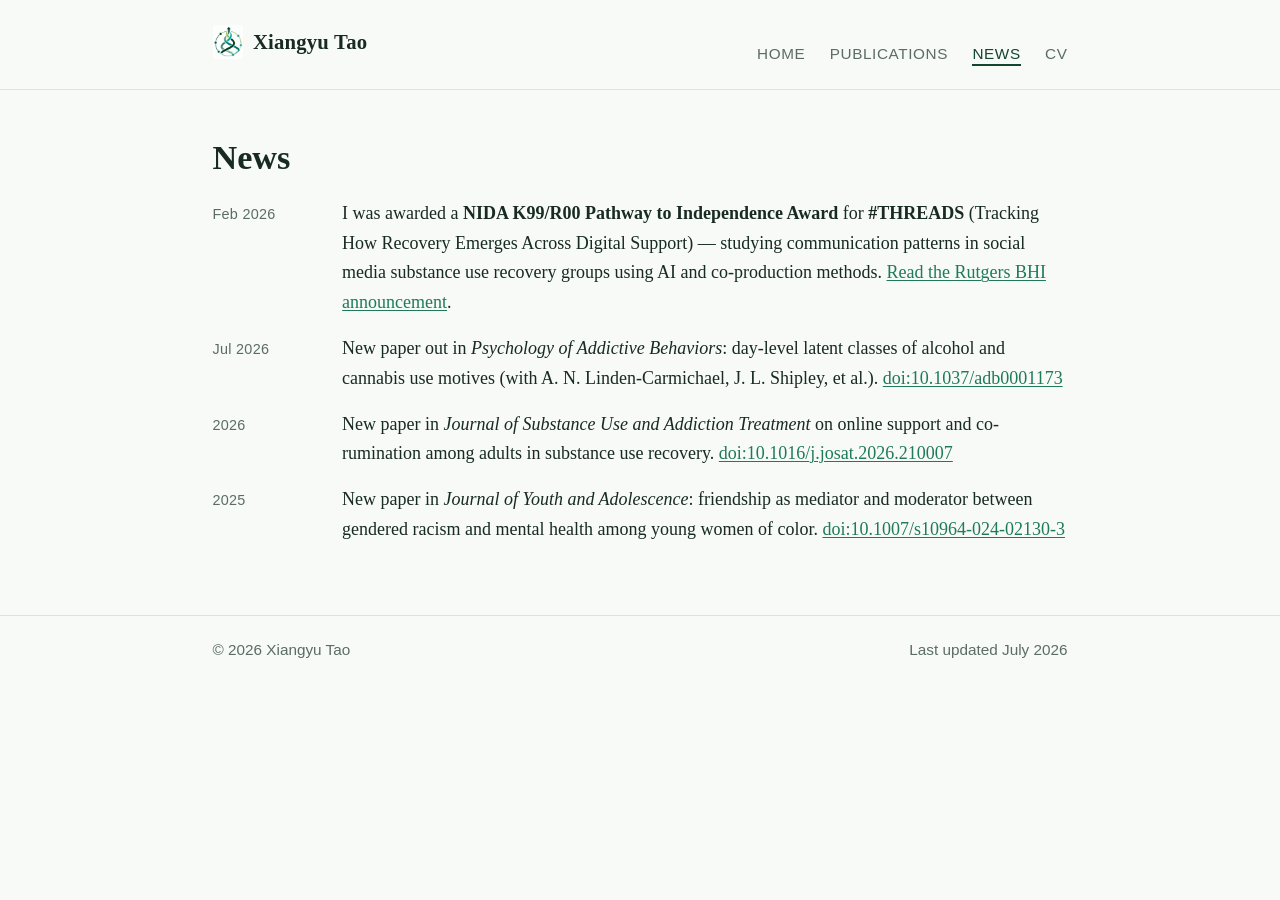
==== blog/index.html @ 6998ebff "Remove welcome post from news list" ====
<!DOCTYPE html>
<html lang="en">
<head>
<meta charset="utf-8">
<meta name="viewport" content="width=device-width, initial-scale=1">
<title>News — Xiangyu Tao, Ph.D.</title>
<link rel="icon" type="image/png" href="../assets/favicon.png">
<link rel="stylesheet" href="../style.css">
</head>
<body>

<header class="site">
  <div class="wrap">
    <a class="site-name" href="../index.html"><img class="mark" src="../assets/threads-mark.png" alt=""><span>Xiangyu Tao</span></a>
    <nav class="main">
      <a href="../index.html">Home</a>
      <a href="../publications.html">Publications</a>
      <a href="index.html" aria-current="page">News</a>
      <a href="../cv.html">CV</a>
    </nav>
  </div>
</header>

<main>
  <div class="wrap">
    <h1>News</h1>

    <ul class="news">
      <li><span class="date">Feb 2026</span><span>I was awarded a <strong>NIDA K99/R00 Pathway to Independence Award</strong> for <strong>#THREADS</strong> (Tracking How Recovery Emerges Across Digital Support) — studying communication patterns in social media substance use recovery groups using AI and co-production methods. <a href="https://brainhealthinstitute.rutgers.edu/2026/02/18/dr-xiangyu-tao-in-dr-kristina-jacksons-lab-awarded-nida-k99-grant-to-study-communication-patterns-in-online-substance-use-recovery-communities/">Read the Rutgers BHI announcement</a>.</span></li>
      <li><span class="date">Jul 2026</span><span>New paper out in <em>Psychology of Addictive Behaviors</em>: day-level latent classes of alcohol and cannabis use motives (with A. N. Linden-Carmichael, J. L. Shipley, et al.). <a href="https://doi.org/10.1037/adb0001173">doi:10.1037/adb0001173</a></span></li>
      <li><span class="date">2026</span><span>New paper in <em>Journal of Substance Use and Addiction Treatment</em> on online support and co-rumination among adults in substance use recovery. <a href="https://doi.org/10.1016/j.josat.2026.210007">doi:10.1016/j.josat.2026.210007</a></span></li>
      <li><span class="date">2025</span><span>New paper in <em>Journal of Youth and Adolescence</em>: friendship as mediator and moderator between gendered racism and mental health among young women of color. <a href="https://doi.org/10.1007/s10964-024-02130-3">doi:10.1007/s10964-024-02130-3</a></span></li>
    </ul>
  </div>
</main>

<footer class="site">
  <div class="wrap">
    <span class="small">© 2026 Xiangyu Tao</span>
    <span class="small">Last updated July 2026</span>
  </div>
</footer>

</body>
</html>
---- style.css ----
/* Xiangyu Tao — personal academic site */
:root {
  --bg: #f7faf7;
  --text: #182b22;
  --muted: #5b6d63;
  --accent: #14452f;
  --accent-2: #2a9d8f;
  --accent-soft: #e3efe7;
  --rule: #d8e5da;
  --link: #1f7a5c;
  --maxw: 900px;
}

* { box-sizing: border-box; }

html { font-size: 18px; }

body {
  margin: 0;
  background: var(--bg);
  color: var(--text);
  font-family: "Source Serif Pro", "Iowan Old Style", "Palatino Linotype", Palatino, Georgia, serif;
  line-height: 1.65;
  -webkit-font-smoothing: antialiased;
}

.wrap {
  max-width: var(--maxw);
  margin: 0 auto;
  padding: 0 1.25rem;
}

/* Header / nav */
header.site {
  border-bottom: 1px solid var(--rule);
  padding: 1.4rem 0 1.1rem;
}
header.site .wrap {
  display: flex;
  align-items: baseline;
  justify-content: space-between;
  flex-wrap: wrap;
  gap: 0.6rem;
}
.site-name {
  font-size: 1.15rem;
  font-weight: 700;
  letter-spacing: 0.01em;
  color: var(--text);
  text-decoration: none;
}
.site-name .zh {
  font-weight: 400;
  color: var(--muted);
  margin-left: 0.45em;
  font-size: 0.95em;
}
nav.main a {
  font-family: -apple-system, "Segoe UI", Helvetica, Arial, sans-serif;
  font-size: 0.85rem;
  letter-spacing: 0.04em;
  text-transform: uppercase;
  color: var(--muted);
  text-decoration: none;
  margin-left: 1.1rem;
}
nav.main a:first-child { margin-left: 0; }
nav.main a:hover { color: var(--accent); }
nav.main a[aria-current="page"] {
  color: var(--accent);
  border-bottom: 2px solid var(--accent);
  padding-bottom: 2px;
}

/* Main content */
main { padding: 2.6rem 0 3rem; }

h1 {
  font-size: 1.9rem;
  line-height: 1.25;
  margin: 0 0 1.1rem;
  font-weight: 700;
}
h2 {
  font-size: 1.25rem;
  margin: 2.2rem 0 0.8rem;
  font-weight: 700;
}
h2:first-child { margin-top: 0; }

p { margin: 0 0 1rem; }

a { color: var(--link); text-decoration-thickness: 1px; text-underline-offset: 2px; }
a:hover { color: #14452f; }

.lede { font-size: 1.05rem; }

.muted { color: var(--muted); }

.small {
  font-family: -apple-system, "Segoe UI", Helvetica, Arial, sans-serif;
  font-size: 0.85rem;
  color: var(--muted);
}

/* Homepage intro */
.intro { display: flex; gap: 1.6rem; align-items: flex-start; flex-wrap: wrap; }
.intro-text { flex: 1 1 26rem; }

/* Publication list */
ol.pubs {
  list-style: none;
  margin: 0;
  padding: 0;
}
ol.pubs li {
  margin: 0 0 1.15rem;
  padding-left: 0;
}
ol.pubs .title { font-weight: 600; }
ol.pubs .venue { font-style: italic; }
.pub-year {
  font-family: -apple-system, "Segoe UI", Helvetica, Arial, sans-serif;
  font-size: 0.8rem;
  letter-spacing: 0.08em;
  text-transform: uppercase;
  color: var(--accent);
  border-top: 1px solid var(--rule);
  padding-top: 1.1rem;
  margin: 1.8rem 0 0.9rem;
  font-weight: 600;
}
.award {
  display: inline-block;
  font-family: -apple-system, "Segoe UI", Helvetica, Arial, sans-serif;
  font-size: 0.75rem;
  background: var(--accent-soft);
  color: var(--accent);
  border-radius: 999px;
  padding: 0.1rem 0.6rem;
  margin-top: 0.25rem;
}

/* News / blog */
ul.news { list-style: none; margin: 0; padding: 0; }
ul.news li {
  display: flex;
  gap: 1rem;
  margin-bottom: 0.9rem;
  align-items: baseline;
}
ul.news .date {
  flex: 0 0 6.2rem;
  font-family: -apple-system, "Segoe UI", Helvetica, Arial, sans-serif;
  font-size: 0.8rem;
  color: var(--muted);
  letter-spacing: 0.02em;
}

article.post h1 { margin-bottom: 0.3rem; }
article.post .post-date { margin-bottom: 1.6rem; }

/* Contact list */
ul.contact { list-style: none; margin: 0; padding: 0; }
ul.contact li { margin-bottom: 0.45rem; }
ul.contact .label {
  display: inline-block;
  width: 6.5rem;
  color: var(--muted);
  font-family: -apple-system, "Segoe UI", Helvetica, Arial, sans-serif;
  font-size: 0.85rem;
}

/* Footer */
footer.site {
  border-top: 1px solid var(--rule);
  padding: 1.2rem 0 2rem;
}
footer.site .wrap {
  display: flex;
  justify-content: space-between;
  flex-wrap: wrap;
  gap: 0.5rem;
}

@media (max-width: 540px) {
  html { font-size: 16px; }
  nav.main a { margin-left: 0.8rem; }
  ul.news li { flex-direction: column; gap: 0.1rem; }
}

/* Header logo mark */
.site-name { display: inline-flex; align-items: center; gap: 0.55rem; }
.site-name img.mark { height: 34px; width: auto; display: block; }

/* THREADS project card */
.project-card {
  background: #fff;
  border: 1px solid var(--rule);
  border-radius: 10px;
  padding: 1.3rem 1.4rem;
  margin: 0.4rem 0 1.2rem;
}
.project-card img.logo { width: min(620px, 100%); height: auto; display: block; margin: 0 auto 1.1rem; }
.project-card .tagline {
  font-family: -apple-system, "Segoe UI", Helvetica, Arial, sans-serif;
  font-size: 0.85rem;
  letter-spacing: 0.06em;
  text-transform: uppercase;
  color: var(--accent-2);
  font-weight: 600;
}

/* Headshot */
.intro img.headshot {
  width: 170px; height: 170px; border-radius: 50%;
  flex: 0 0 auto; border: 3px solid var(--accent-soft);
}
@media (max-width: 540px) { .intro img.headshot { margin: 0 auto; } }
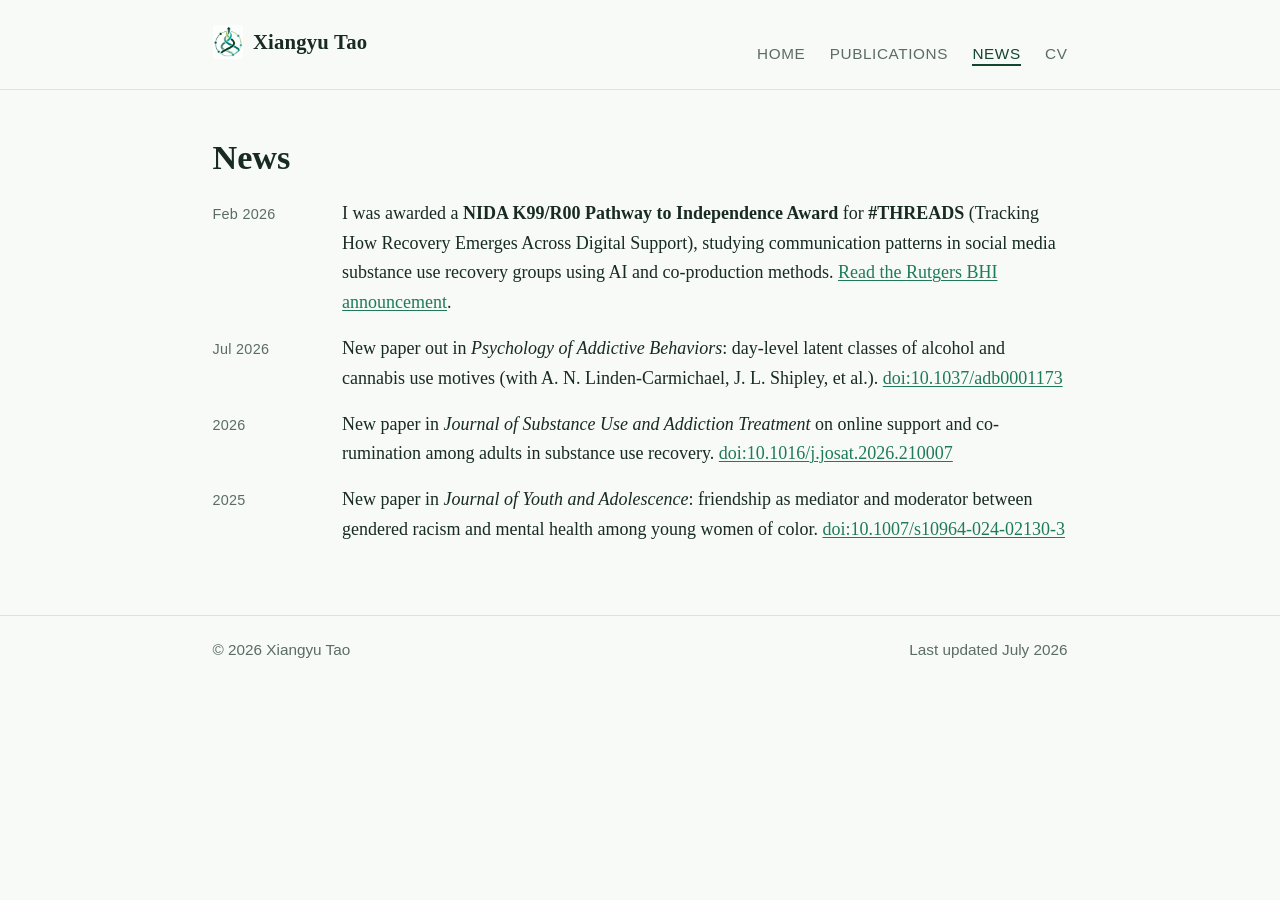
==== commit efc64ebe: "Remove em dashes from news page" ====
--- a/blog/index.html
+++ b/blog/index.html
@@ -3,7 +3,7 @@
 <head>
 <meta charset="utf-8">
 <meta name="viewport" content="width=device-width, initial-scale=1">
-<title>News — Xiangyu Tao, Ph.D.</title>
+<title>News | Xiangyu Tao, Ph.D.</title>
 <link rel="icon" type="image/png" href="../assets/favicon.png">
 <link rel="stylesheet" href="../style.css">
 </head>
@@ -26,7 +26,7 @@
     <h1>News</h1>
 
     <ul class="news">
-      <li><span class="date">Feb 2026</span><span>I was awarded a <strong>NIDA K99/R00 Pathway to Independence Award</strong> for <strong>#THREADS</strong> (Tracking How Recovery Emerges Across Digital Support) — studying communication patterns in social media substance use recovery groups using AI and co-production methods. <a href="https://brainhealthinstitute.rutgers.edu/2026/02/18/dr-xiangyu-tao-in-dr-kristina-jacksons-lab-awarded-nida-k99-grant-to-study-communication-patterns-in-online-substance-use-recovery-communities/">Read the Rutgers BHI announcement</a>.</span></li>
+      <li><span class="date">Feb 2026</span><span>I was awarded a <strong>NIDA K99/R00 Pathway to Independence Award</strong> for <strong>#THREADS</strong> (Tracking How Recovery Emerges Across Digital Support), studying communication patterns in social media substance use recovery groups using AI and co-production methods. <a href="https://brainhealthinstitute.rutgers.edu/2026/02/18/dr-xiangyu-tao-in-dr-kristina-jacksons-lab-awarded-nida-k99-grant-to-study-communication-patterns-in-online-substance-use-recovery-communities/">Read the Rutgers BHI announcement</a>.</span></li>
       <li><span class="date">Jul 2026</span><span>New paper out in <em>Psychology of Addictive Behaviors</em>: day-level latent classes of alcohol and cannabis use motives (with A. N. Linden-Carmichael, J. L. Shipley, et al.). <a href="https://doi.org/10.1037/adb0001173">doi:10.1037/adb0001173</a></span></li>
       <li><span class="date">2026</span><span>New paper in <em>Journal of Substance Use and Addiction Treatment</em> on online support and co-rumination among adults in substance use recovery. <a href="https://doi.org/10.1016/j.josat.2026.210007">doi:10.1016/j.josat.2026.210007</a></span></li>
       <li><span class="date">2025</span><span>New paper in <em>Journal of Youth and Adolescence</em>: friendship as mediator and moderator between gendered racism and mental health among young women of color. <a href="https://doi.org/10.1007/s10964-024-02130-3">doi:10.1007/s10964-024-02130-3</a></span></li>
--- a/style.css
+++ b/style.css
@@ -93,7 +93,7 @@
 a { color: var(--link); text-decoration-thickness: 1px; text-underline-offset: 2px; }
 a:hover { color: #14452f; }
 
-.lede { font-size: 1.05rem; }
+.lede { font-size: 1rem; }
 
 .muted { color: var(--muted); }
 
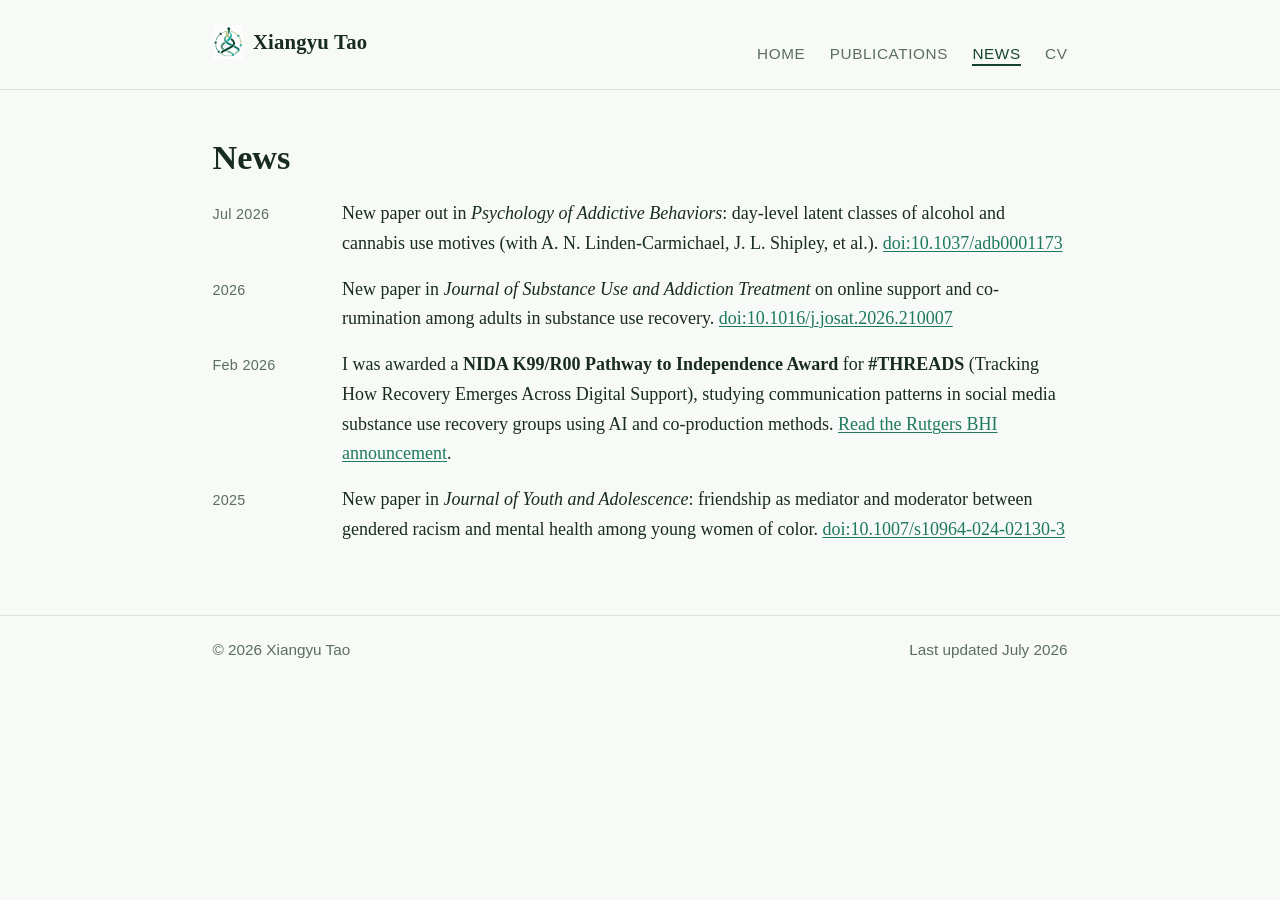
==== commit d526c574: "Reorder news page reverse-chronologically" ====
--- a/blog/index.html
+++ b/blog/index.html
@@ -26,9 +26,9 @@
     <h1>News</h1>
 
     <ul class="news">
-      <li><span class="date">Feb 2026</span><span>I was awarded a <strong>NIDA K99/R00 Pathway to Independence Award</strong> for <strong>#THREADS</strong> (Tracking How Recovery Emerges Across Digital Support), studying communication patterns in social media substance use recovery groups using AI and co-production methods. <a href="https://brainhealthinstitute.rutgers.edu/2026/02/18/dr-xiangyu-tao-in-dr-kristina-jacksons-lab-awarded-nida-k99-grant-to-study-communication-patterns-in-online-substance-use-recovery-communities/">Read the Rutgers BHI announcement</a>.</span></li>
       <li><span class="date">Jul 2026</span><span>New paper out in <em>Psychology of Addictive Behaviors</em>: day-level latent classes of alcohol and cannabis use motives (with A. N. Linden-Carmichael, J. L. Shipley, et al.). <a href="https://doi.org/10.1037/adb0001173">doi:10.1037/adb0001173</a></span></li>
       <li><span class="date">2026</span><span>New paper in <em>Journal of Substance Use and Addiction Treatment</em> on online support and co-rumination among adults in substance use recovery. <a href="https://doi.org/10.1016/j.josat.2026.210007">doi:10.1016/j.josat.2026.210007</a></span></li>
+      <li><span class="date">Feb 2026</span><span>I was awarded a <strong>NIDA K99/R00 Pathway to Independence Award</strong> for <strong>#THREADS</strong> (Tracking How Recovery Emerges Across Digital Support), studying communication patterns in social media substance use recovery groups using AI and co-production methods. <a href="https://brainhealthinstitute.rutgers.edu/2026/02/18/dr-xiangyu-tao-in-dr-kristina-jacksons-lab-awarded-nida-k99-grant-to-study-communication-patterns-in-online-substance-use-recovery-communities/">Read the Rutgers BHI announcement</a>.</span></li>
       <li><span class="date">2025</span><span>New paper in <em>Journal of Youth and Adolescence</em>: friendship as mediator and moderator between gendered racism and mental health among young women of color. <a href="https://doi.org/10.1007/s10964-024-02130-3">doi:10.1007/s10964-024-02130-3</a></span></li>
     </ul>
   </div>
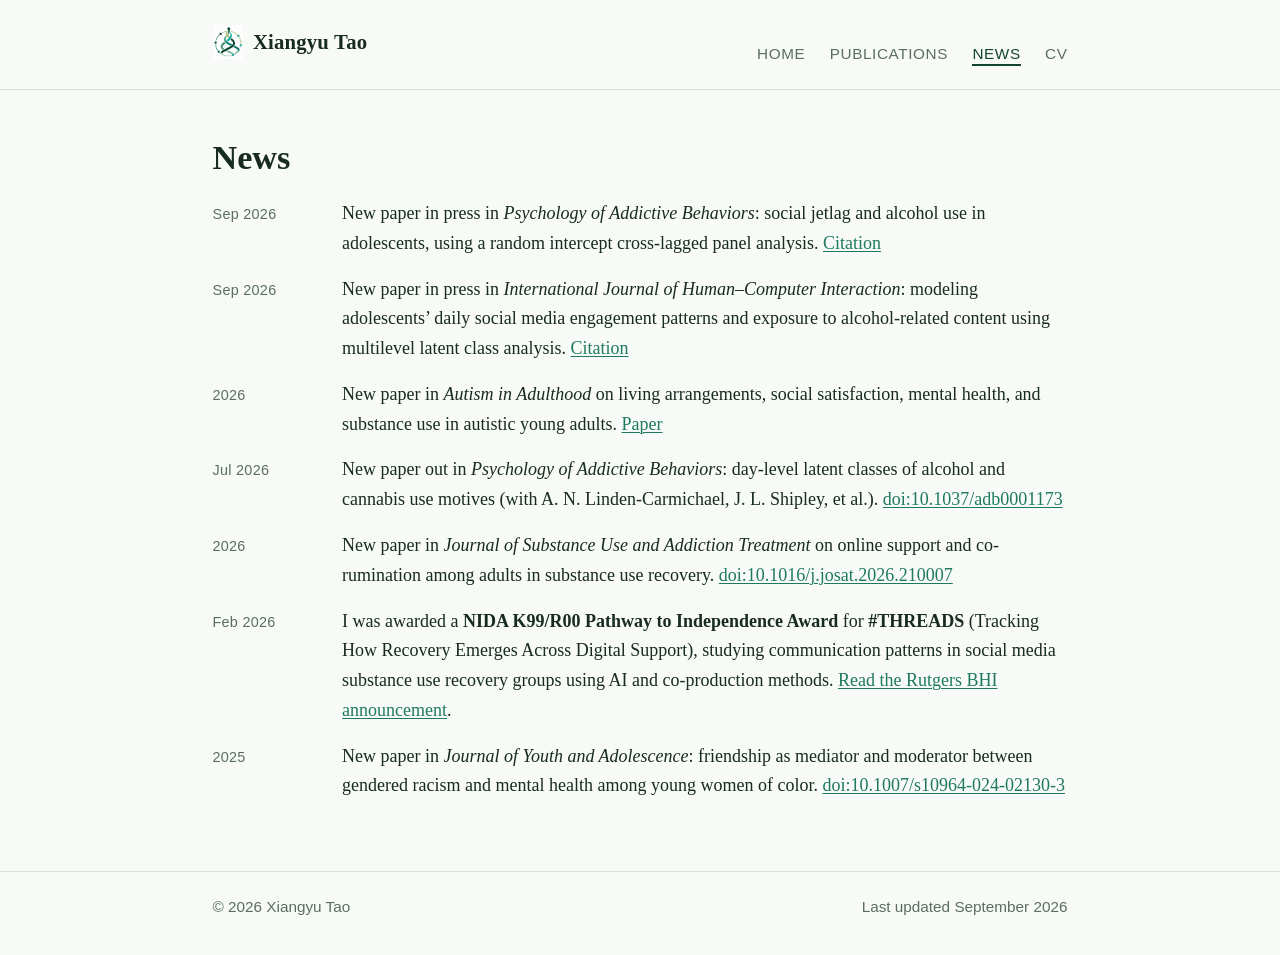
==== commit a75d390c: "Update publications and news from September 2026 CV" ====
--- a/blog/index.html
+++ b/blog/index.html
@@ -26,6 +26,9 @@
     <h1>News</h1>
 
     <ul class="news">
+          <li><span class="date">Sep 2026</span><span>New paper in press in <em>Psychology of Addictive Behaviors</em>: social jetlag and alcohol use in adolescents, using a random intercept cross-lagged panel analysis. <a href="../publications.html#social-jetlag">Citation</a></span></li>
+          <li><span class="date">Sep 2026</span><span>New paper in press in <em>International Journal of Human–Computer Interaction</em>: modeling adolescents’ daily social media engagement patterns and exposure to alcohol-related content using multilevel latent class analysis. <a href="../publications.html#daily-digital-experiences">Citation</a></span></li>
+          <li><span class="date">2026</span><span>New paper in <em>Autism in Adulthood</em> on living arrangements, social satisfaction, mental health, and substance use in autistic young adults. <a href="https://doi.org/10.1177/25739581261474766">Paper</a></span></li>
       <li><span class="date">Jul 2026</span><span>New paper out in <em>Psychology of Addictive Behaviors</em>: day-level latent classes of alcohol and cannabis use motives (with A. N. Linden-Carmichael, J. L. Shipley, et al.). <a href="https://doi.org/10.1037/adb0001173">doi:10.1037/adb0001173</a></span></li>
       <li><span class="date">2026</span><span>New paper in <em>Journal of Substance Use and Addiction Treatment</em> on online support and co-rumination among adults in substance use recovery. <a href="https://doi.org/10.1016/j.josat.2026.210007">doi:10.1016/j.josat.2026.210007</a></span></li>
       <li><span class="date">Feb 2026</span><span>I was awarded a <strong>NIDA K99/R00 Pathway to Independence Award</strong> for <strong>#THREADS</strong> (Tracking How Recovery Emerges Across Digital Support), studying communication patterns in social media substance use recovery groups using AI and co-production methods. <a href="https://brainhealthinstitute.rutgers.edu/2026/02/18/dr-xiangyu-tao-in-dr-kristina-jacksons-lab-awarded-nida-k99-grant-to-study-communication-patterns-in-online-substance-use-recovery-communities/">Read the Rutgers BHI announcement</a>.</span></li>
@@ -37,7 +40,7 @@
 <footer class="site">
   <div class="wrap">
     <span class="small">© 2026 Xiangyu Tao</span>
-    <span class="small">Last updated July 2026</span>
+    <span class="small">Last updated September 2026</span>
   </div>
 </footer>
 
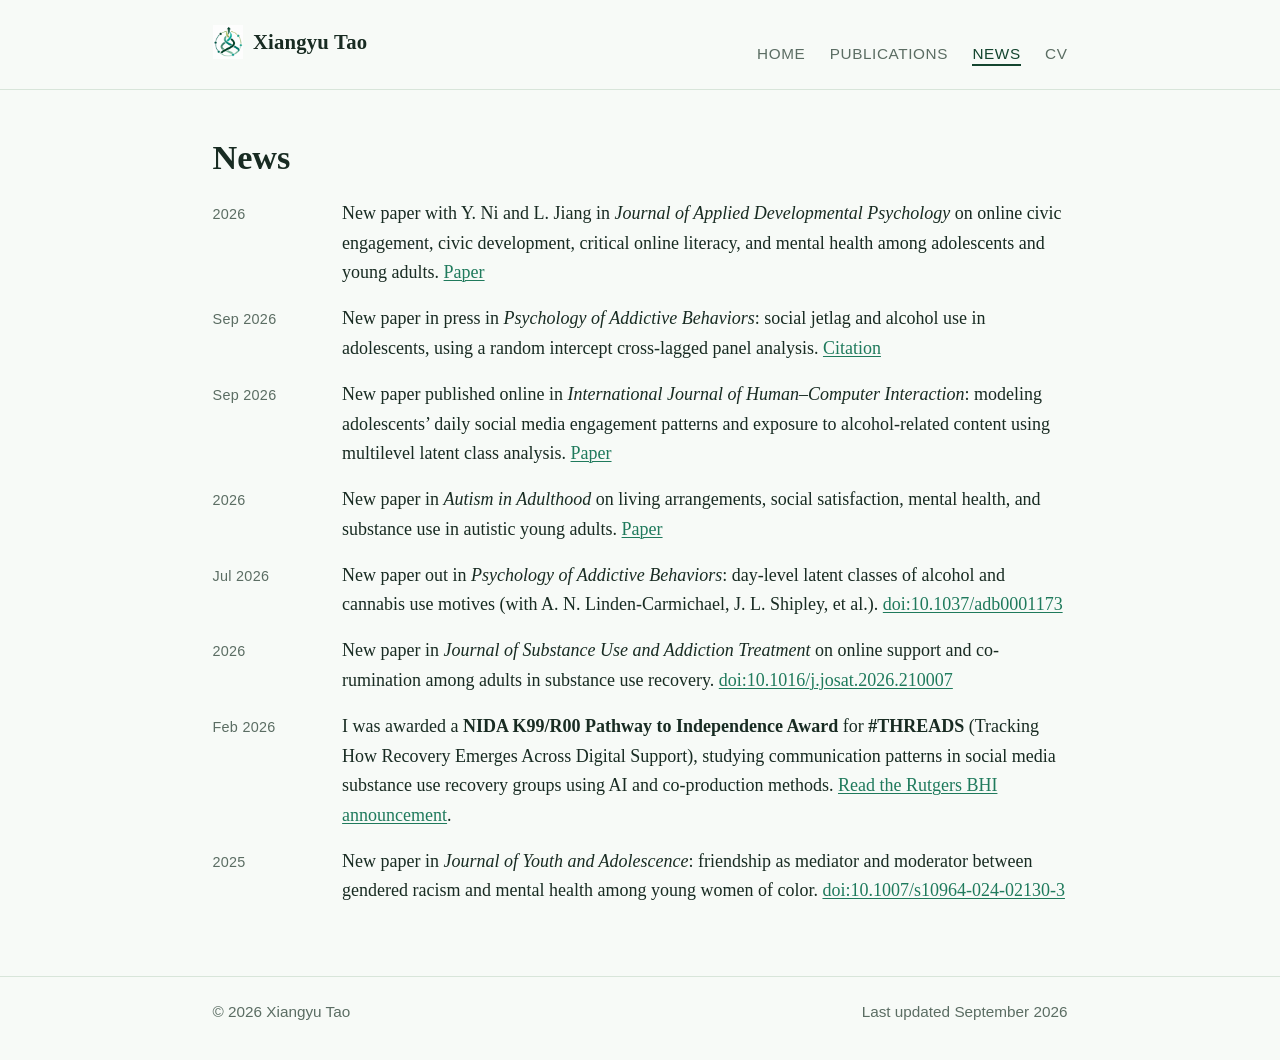
==== commit a71836c5: "Update published articles and news from September CV" ====
--- a/blog/index.html
+++ b/blog/index.html
@@ -26,8 +26,9 @@
     <h1>News</h1>
 
     <ul class="news">
+          <li><span class="date">2026</span><span>New paper with Y. Ni and L. Jiang in <em>Journal of Applied Developmental Psychology</em> on online civic engagement, civic development, critical online literacy, and mental health among adolescents and young adults. <a href="https://doi.org/10.1016/j.appdev.2026.102008">Paper</a></span></li>
           <li><span class="date">Sep 2026</span><span>New paper in press in <em>Psychology of Addictive Behaviors</em>: social jetlag and alcohol use in adolescents, using a random intercept cross-lagged panel analysis. <a href="../publications.html#social-jetlag">Citation</a></span></li>
-          <li><span class="date">Sep 2026</span><span>New paper in press in <em>International Journal of Human–Computer Interaction</em>: modeling adolescents’ daily social media engagement patterns and exposure to alcohol-related content using multilevel latent class analysis. <a href="../publications.html#daily-digital-experiences">Citation</a></span></li>
+          <li><span class="date">Sep 2026</span><span>New paper published online in <em>International Journal of Human–Computer Interaction</em>: modeling adolescents’ daily social media engagement patterns and exposure to alcohol-related content using multilevel latent class analysis. <a href="https://doi.org/10.1080/10447318.2026.2734696">Paper</a></span></li>
           <li><span class="date">2026</span><span>New paper in <em>Autism in Adulthood</em> on living arrangements, social satisfaction, mental health, and substance use in autistic young adults. <a href="https://doi.org/10.1177/25739581261474766">Paper</a></span></li>
       <li><span class="date">Jul 2026</span><span>New paper out in <em>Psychology of Addictive Behaviors</em>: day-level latent classes of alcohol and cannabis use motives (with A. N. Linden-Carmichael, J. L. Shipley, et al.). <a href="https://doi.org/10.1037/adb0001173">doi:10.1037/adb0001173</a></span></li>
       <li><span class="date">2026</span><span>New paper in <em>Journal of Substance Use and Addiction Treatment</em> on online support and co-rumination among adults in substance use recovery. <a href="https://doi.org/10.1016/j.josat.2026.210007">doi:10.1016/j.josat.2026.210007</a></span></li>
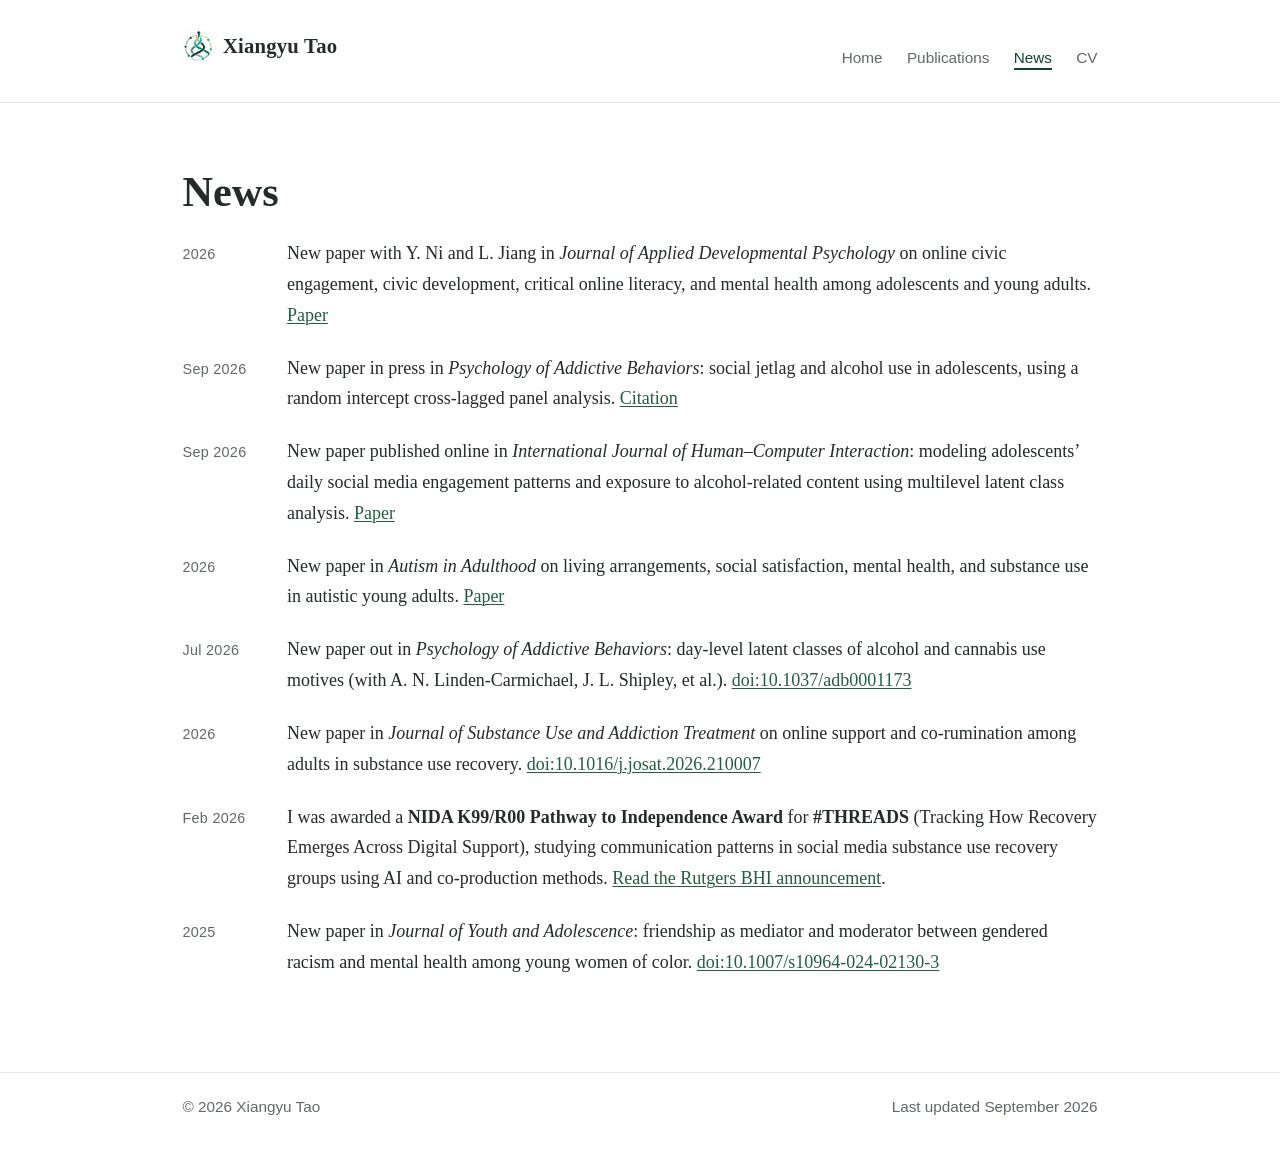
==== commit d6939231: "Version stylesheet to prevent stale layout after site updates" ====
--- a/blog/index.html
+++ b/blog/index.html
@@ -5,7 +5,7 @@
 <meta name="viewport" content="width=device-width, initial-scale=1">
 <title>News | Xiangyu Tao, Ph.D.</title>
 <link rel="icon" type="image/png" href="../assets/favicon.png">
-<link rel="stylesheet" href="../style.css">
+<link rel="stylesheet" href="../style-c8247326.css">
 </head>
 <body>
 
--- a/style-c8247326.css
+++ b/style-c8247326.css
@@ -0,0 +1,236 @@
+/* Xiangyu Tao — personal academic site */
+:root {
+  --bg: #ffffff;
+  --text: #252b28;
+  --muted: #626963;
+  --accent: #14452f;
+  --accent-soft: #e3efe7;
+  --rule: #e5e8e5;
+  --link: #245d43;
+  --maxw: 960px;
+}
+
+* { box-sizing: border-box; }
+
+html { font-size: 18px; }
+
+body {
+  margin: 0;
+  background: var(--bg);
+  color: var(--text);
+  font-family: "Source Serif Pro", "Iowan Old Style", "Palatino Linotype", Palatino, Georgia, serif;
+  line-height: 1.7;
+  -webkit-font-smoothing: antialiased;
+}
+
+.wrap {
+  max-width: var(--maxw);
+  margin: 0 auto;
+  padding: 0 1.25rem;
+}
+
+/* Header / nav */
+header.site {
+  border-bottom: 1px solid var(--rule);
+  padding: 1.6rem 0;
+}
+header.site .wrap {
+  display: flex;
+  align-items: baseline;
+  justify-content: space-between;
+  flex-wrap: wrap;
+  gap: 0.6rem;
+}
+.site-name {
+  font-size: 1.15rem;
+  font-weight: 700;
+  letter-spacing: 0.01em;
+  color: var(--text);
+  text-decoration: none;
+}
+.site-name .zh {
+  font-weight: 400;
+  color: var(--muted);
+  margin-left: 0.45em;
+  font-size: 0.95em;
+}
+nav.main a {
+  font-family: -apple-system, "Segoe UI", Helvetica, Arial, sans-serif;
+  font-size: 0.85rem;
+  letter-spacing: 0;
+  text-transform: none;
+  color: var(--muted);
+  text-decoration: none;
+  margin-left: 1.1rem;
+}
+nav.main a:first-child { margin-left: 0; }
+nav.main a:hover { color: var(--accent); }
+nav.main a[aria-current="page"] {
+  color: var(--accent);
+  border-bottom: 2px solid var(--accent);
+  padding-bottom: 2px;
+}
+
+/* Main content */
+main { padding: 3.5rem 0 4rem; }
+
+h1 {
+  font-size: clamp(1.9rem, 4vw, 2.35rem);
+  line-height: 1.25;
+  margin: 0 0 1.1rem;
+  font-weight: 700;
+}
+h2 {
+  font-size: 1.25rem;
+  margin: 2.8rem 0 1rem;
+  font-weight: 700;
+}
+h2:first-child { margin-top: 0; }
+
+p { margin: 0 0 1.35rem; }
+
+a { color: var(--link); text-decoration-thickness: 1px; text-underline-offset: 2px; }
+a:hover { color: #14452f; }
+
+.lede { font-size: 1rem; }
+
+.muted { color: var(--muted); }
+
+.small {
+  font-family: -apple-system, "Segoe UI", Helvetica, Arial, sans-serif;
+  font-size: 0.85rem;
+  color: var(--muted);
+}
+
+/* Homepage intro */
+.intro { display: grid; grid-template-columns: 188px minmax(0, 1fr); gap: 3rem; align-items: start; }
+.intro-text { min-width: 0; }
+.intro-text > p { max-width: 65ch; }
+
+/* Publication list */
+ol.pubs {
+  list-style: none;
+  margin: 0;
+  padding: 0;
+}
+ol.pubs li {
+  margin: 0 0 1.6rem;
+  padding-left: 0;
+}
+ol.pubs .title { font-weight: 600; }
+ol.pubs .venue { font-style: italic; }
+.pub-year {
+  font-family: -apple-system, "Segoe UI", Helvetica, Arial, sans-serif;
+  font-size: 0.8rem;
+  letter-spacing: 0.08em;
+  text-transform: uppercase;
+  color: var(--accent);
+  border-top: 1px solid var(--rule);
+  padding-top: 1.1rem;
+  margin: 1.8rem 0 0.9rem;
+  font-weight: 600;
+}
+.award {
+  display: inline-block;
+  font-family: -apple-system, "Segoe UI", Helvetica, Arial, sans-serif;
+  font-size: 0.75rem;
+  background: var(--accent-soft);
+  color: var(--accent);
+  padding: 0.1rem 0.4rem;
+  margin-top: 0.25rem;
+}
+
+/* News / blog */
+ul.news { list-style: none; margin: 0; padding: 0; }
+ul.news li {
+  display: flex;
+  gap: 1rem;
+  margin-bottom: 1.25rem;
+  align-items: baseline;
+}
+ul.news .date {
+  flex: 0 0 4.8rem;
+  font-family: -apple-system, "Segoe UI", Helvetica, Arial, sans-serif;
+  font-size: 0.8rem;
+  color: var(--muted);
+  letter-spacing: 0.02em;
+}
+
+article.post h1 { margin-bottom: 0.3rem; }
+article.post .post-date { margin-bottom: 1.6rem; }
+
+/* Contact list */
+ul.contact { list-style: none; margin: 0; padding: 0; }
+ul.contact li { margin-bottom: 1.2rem; }
+ul.contact .label {
+  display: inline-block;
+  width: 6.5rem;
+  color: var(--muted);
+  font-family: -apple-system, "Segoe UI", Helvetica, Arial, sans-serif;
+  font-size: 0.85rem;
+}
+
+/* Footer */
+footer.site {
+  border-top: 1px solid var(--rule);
+  padding: 1.2rem 0 2rem;
+}
+footer.site .wrap {
+  display: flex;
+  justify-content: space-between;
+  flex-wrap: wrap;
+  gap: 0.5rem;
+}
+
+@media (max-width: 540px) {
+  html { font-size: 16px; }
+  nav.main a { margin-left: 0.8rem; }
+  ul.news li { flex-direction: column; gap: 0.1rem; }
+}
+
+/* Header logo mark */
+.site-name { display: inline-flex; align-items: center; gap: 0.55rem; }
+.site-name img.mark { height: 34px; width: auto; display: block; }
+
+/* Quiet project introduction */
+.project-card { margin: 0.5rem 0 1.6rem; }
+.project-card img.logo { width: min(340px, 100%); height: auto; display: block; margin: 0 0 1.4rem; }
+.project-card p { margin-bottom: 0; }
+
+/* Headshot */
+.intro img.headshot {
+  width: 170px; height: 170px; border-radius: 50%;
+  flex: 0 0 auto; border: 0;
+}
+@media (max-width: 540px) { .intro img.headshot { margin: 0 auto; } }
+
+/* Profile contact icons */
+.profile { flex: 0 0 188px; width: 188px; text-align: center; }
+.profile .headshot { display: block; margin: 0 auto; }
+.profile-links { display: flex; justify-content: center; gap: 4px; margin-top: 0.7rem; }
+.profile-links a { display: inline-flex; align-items: center; justify-content: center; width: 44px; height: 44px; border-radius: 50%; color: var(--accent); text-decoration: none; }
+.profile-links svg { width: 24px; height: 24px; }
+.profile-links a:hover { background: var(--accent-soft); }
+.profile-links a:focus-visible { outline: 2px solid var(--accent); outline-offset: 2px; background: var(--accent-soft); }
+@media (max-width: 540px) { .profile { margin: 0 auto; } }
+
+/* Compact academic background beneath the profile */
+.profile-education { margin-top: 1.6rem; text-align: left; font-family: -apple-system, "Segoe UI", Helvetica, Arial, sans-serif; }
+.profile-education h2 { margin: 0 0 0.85rem; font-size: 0.8rem; font-weight: 600; color: var(--text); }
+.profile-education ul { list-style: none; margin: 0; padding: 0; }
+.profile-education li { margin: 0 0 1.1rem; font-size: 0.8125rem; line-height: 1.55; }
+.profile-education strong { display: block; font-weight: 500; }
+.profile-education span { display: block; margin-top: 0.2rem; color: var(--muted); }
+
+/* Keep the reading column comfortable on smaller screens. */
+@media (max-width: 760px) {
+  main { padding-top: 2.5rem; }
+  .intro { grid-template-columns: minmax(0, 1fr); gap: 2.5rem; }
+  .profile { width: 100%; max-width: 22rem; margin: 0 auto; }
+  .profile-education { margin-top: 1.5rem; }
+  .profile-education li { font-size: 0.875rem; }
+  .project-card img.logo { width: min(300px, 100%); }
+}
+@media (max-width: 540px) {
+  ul.news .date { flex-basis: auto; }
+}
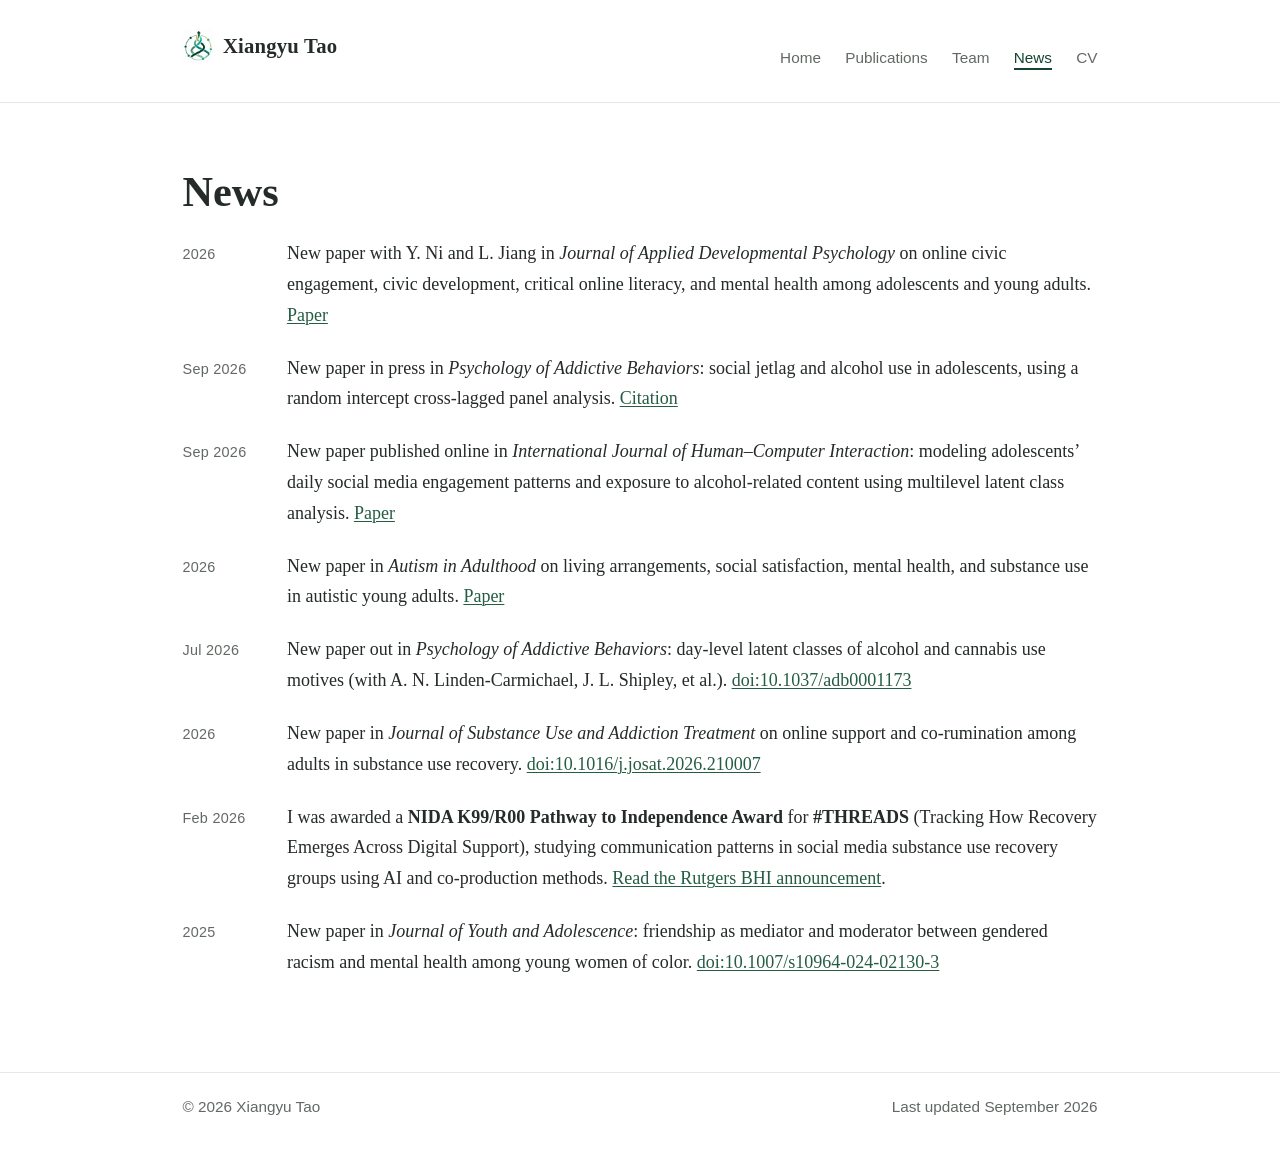
==== commit 136826bb: "Move team biographies to dedicated page and add Team navigation" ====
--- a/blog/index.html
+++ b/blog/index.html
@@ -15,6 +15,7 @@
     <nav class="main">
       <a href="../index.html">Home</a>
       <a href="../publications.html">Publications</a>
+      <a href="../team.html">Team</a>
       <a href="index.html" aria-current="page">News</a>
       <a href="../cv.html">CV</a>
     </nav>
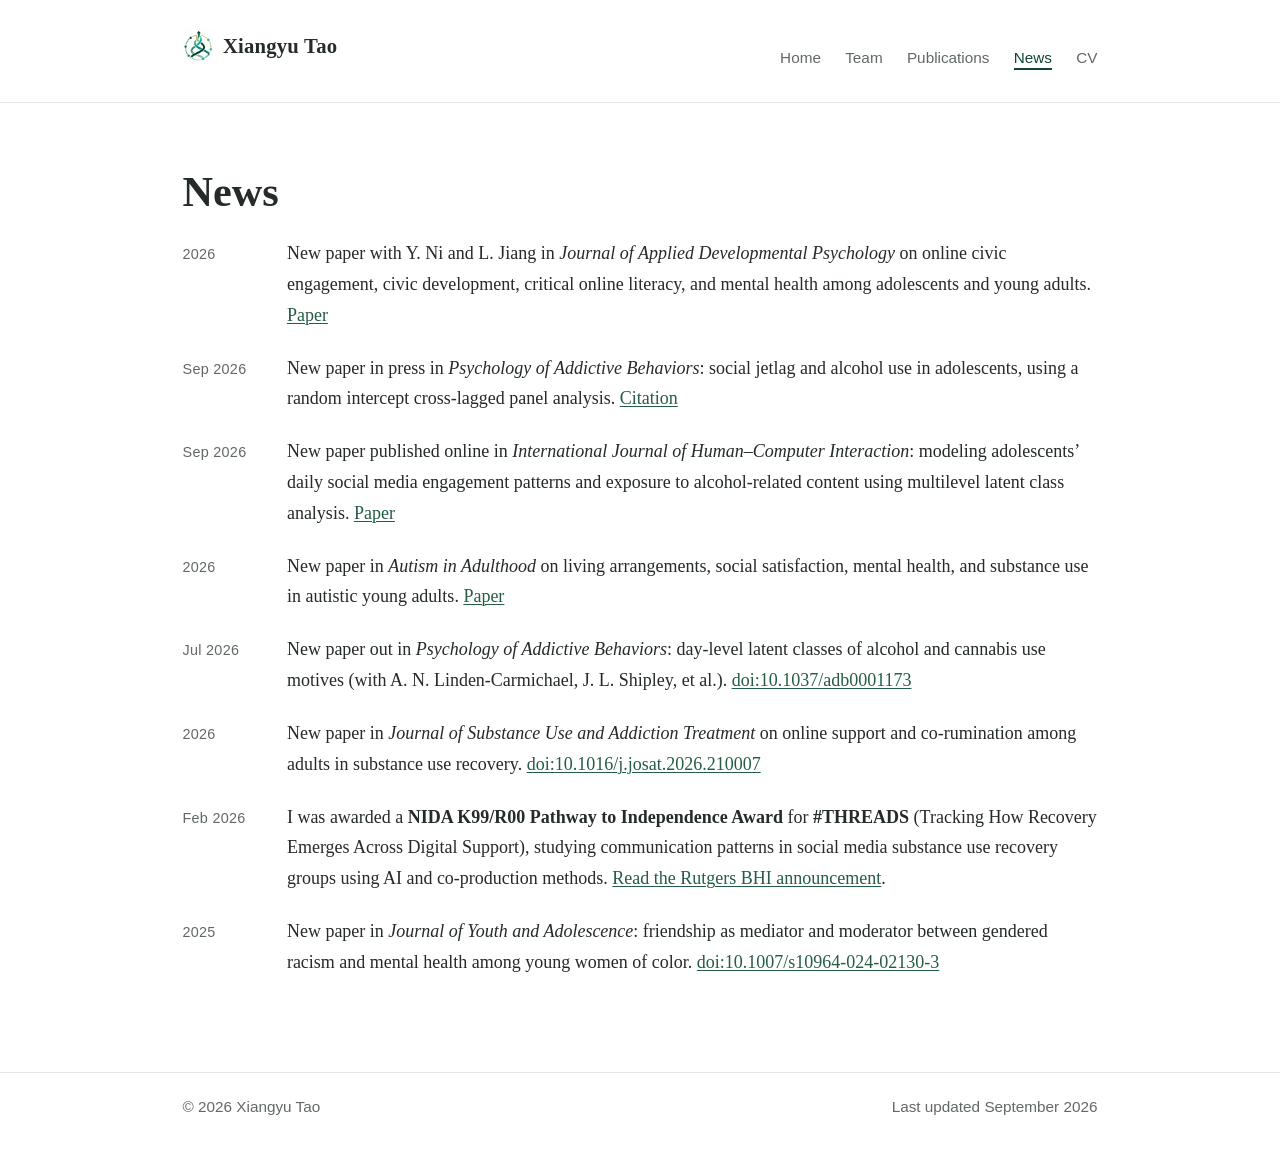
==== commit b303d33f: "Place Team before Publications in site navigation" ====
--- a/blog/index.html
+++ b/blog/index.html
@@ -14,8 +14,8 @@
     <a class="site-name" href="../index.html"><img class="mark" src="../assets/threads-mark.png" alt=""><span>Xiangyu Tao</span></a>
     <nav class="main">
       <a href="../index.html">Home</a>
+      <a href="../team.html">Team</a>
       <a href="../publications.html">Publications</a>
-      <a href="../team.html">Team</a>
       <a href="index.html" aria-current="page">News</a>
       <a href="../cv.html">CV</a>
     </nav>
